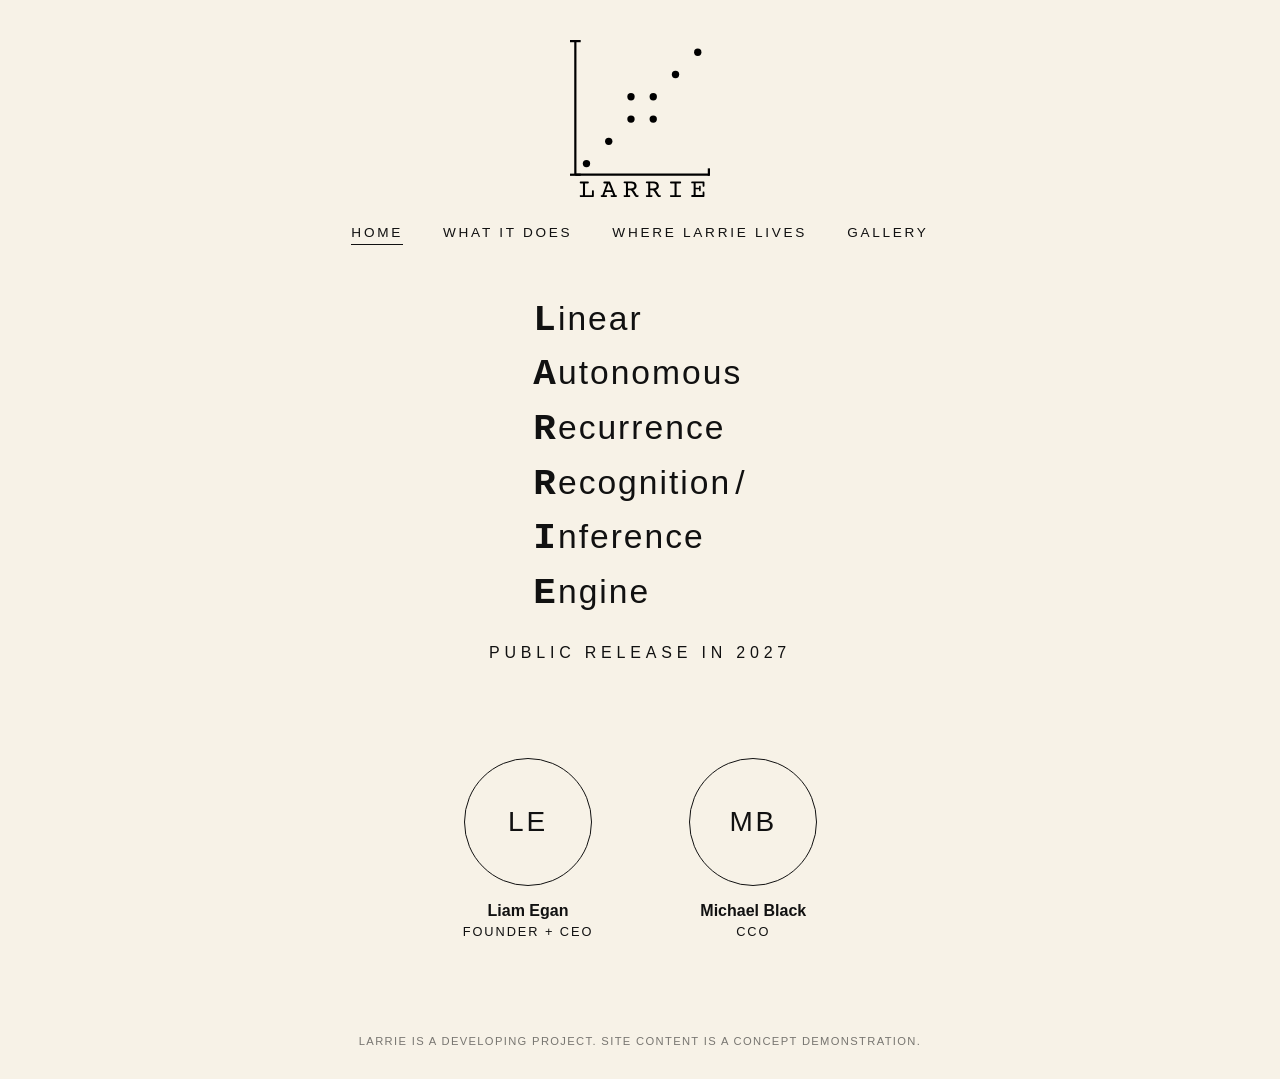
==== index.html @ f56a6980 "Changed footer text" ====
<!DOCTYPE html>
<html lang="en">
<head>
  <meta charset="UTF-8">
  <meta name="viewport" content="width=device-width, initial-scale=1.0">
  <title>LARRIE - Linear Autonomous Recurrence Recognition/Inference Engine</title>
  <meta name="description" content="LARRIE: Linear Autonomous Recurrence Recognition/Inference Engine. Public release in 2027.">
  <link rel="icon" type="image/svg+xml" href="assets/larrie-logo.svg">
  <link rel="stylesheet" href="css/style.css">
</head>
<body>

  <header>
    <img class="logo" src="assets/larrie-logo.svg" alt="LARRIE logo">
    <nav>
      <a href="index.html" class="active">Home</a>
      <a href="what-it-does.html">What It Does</a>
      <a href="venues.html">Where LARRIE Lives</a>
      <a href="gallery.html">Gallery</a>
    </nav>
  </header>

  <main>
    <h1 class="tagline acrostic">
      <span class="word"><b>L</b>inear</span>
      <span class="word"><b>A</b>utonomous</span>
      <span class="word"><b>R</b>ecurrence</span>
      <span class="word"><b>R</b>ecognition&#8202;/</span>
      <span class="word"><b>I</b>nference</span>
      <span class="word"><b>E</b>ngine</span>
    </h1>
    <p class="coming">Public release in 2027</p>
  </main>

  <section class="founders">
    <div class="founder">
      <!-- To use a real photo, replace the div below with:
           <img class="founder-photo" src="assets/liam.jpg" alt="Liam Egan"> -->
      <div class="founder-photo" aria-hidden="true">LE</div>
      <div>
        <p class="founder-name">Liam Egan</p>
        <p class="founder-role">Founder + CEO</p>
      </div>
    </div>
    <div class="founder">
      <!-- To use a real photo, replace the div below with:
           <img class="founder-photo" src="assets/michael.jpg" alt="Michael Black"> -->
      <div class="founder-photo" aria-hidden="true">MB</div>
      <div>
        <p class="founder-name">Michael Black</p>
        <p class="founder-role">CCO</p>
      </div>
    </div>
  </section>

  <footer>LARRIE is a developing project. Site content is a concept demonstration.</footer>

</body>
</html>
---- css/style.css ----
/* LARRIE: minimal cream/black */

:root {
  --cream: #f7f2e7;
  --ink: #111111;
}

* {
  margin: 0;
  padding: 0;
  box-sizing: border-box;
}

html {
  height: 100%;
}

body {
  min-height: 100%;
  display: flex;
  flex-direction: column;
  background: var(--cream);
  color: var(--ink);
  font-family: "Helvetica Neue", Helvetica, Arial, sans-serif;
  -webkit-font-smoothing: antialiased;
  text-align: center;
}

header {
  padding: 2.5rem 1.5rem 0;
}

.logo {
  display: block;
  margin: 0 auto;
  width: clamp(90px, 18vw, 140px);
  height: auto;
}

nav {
  margin-top: 1.75rem;
  display: flex;
  justify-content: center;
  flex-wrap: wrap;
  gap: 1rem 2.5rem;
}

nav a {
  color: var(--ink);
  text-decoration: none;
  font-size: 0.85rem;
  letter-spacing: 0.2em;
  text-transform: uppercase;
  padding-bottom: 0.25rem;
  border-bottom: 1px solid transparent;
}

nav a:hover,
nav a.active {
  border-bottom-color: var(--ink);
}

main {
  flex: 1;
  display: flex;
  flex-direction: column;
  align-items: center;
  justify-content: center;
  padding: 3rem 1.5rem;
  gap: 1.5rem;
}

.tagline {
  font-size: clamp(1.1rem, 3.5vw, 1.75rem);
  font-weight: 400;
  letter-spacing: 0.04em;
  max-width: 34ch;
  line-height: 1.4;
}

.acrostic {
  display: inline-flex;
  flex-direction: column;
  align-items: flex-start;
  text-align: left;
  font-size: clamp(1.4rem, 5vw, 2.1rem);
  line-height: 1.45;
  letter-spacing: 0.06em;
}

.acrostic b {
  font-family: "Courier New", Courier, monospace;
  font-weight: 700;
  font-size: 1.12em;
}

.coming {
  font-size: clamp(0.8rem, 2.5vw, 1rem);
  letter-spacing: 0.3em;
  text-transform: uppercase;
}

/* Founders */

.founders {
  padding: 3rem 1.5rem 4rem;
  display: flex;
  justify-content: center;
  gap: clamp(3rem, 10vw, 6rem);
  flex-wrap: wrap;
}

.founder {
  display: flex;
  flex-direction: column;
  align-items: center;
  gap: 1rem;
}

.founder-photo {
  width: clamp(96px, 20vw, 128px);
  height: clamp(96px, 20vw, 128px);
  border-radius: 50%;
  border: 1px solid var(--ink);
  object-fit: cover;
  display: flex;
  align-items: center;
  justify-content: center;
  font-size: 1.75rem;
  letter-spacing: 0.1em;
}

.founder-name {
  font-size: 1rem;
  font-weight: 600;
}

.founder-role {
  font-size: 0.8rem;
  letter-spacing: 0.15em;
  text-transform: uppercase;
  margin-top: 0.25rem;
}

@media (max-width: 540px) {
  .founders {
    flex-direction: column;
    align-items: center;
    gap: 2.5rem;
  }
}

/* What It Does */

.prose {
  max-width: 58ch;
  text-align: left;
  font-size: clamp(1rem, 2.5vw, 1.1rem);
  line-height: 1.7;
}

.prose p + p {
  margin-top: 1.25rem;
}

/* Gallery */

.gallery {
  width: 100%;
  max-width: 960px;
  display: grid;
  grid-template-columns: 1fr;
  gap: 2.5rem;
}

.video {
  position: relative;
  width: 100%;
  aspect-ratio: 16 / 9;
  border: 1px solid var(--ink);
}

.video iframe {
  position: absolute;
  inset: 0;
  width: 100%;
  height: 100%;
  border: 0;
}

.video-placeholder {
  display: flex;
  align-items: center;
  justify-content: center;
  height: 100%;
  font-size: 0.85rem;
  letter-spacing: 0.2em;
  text-transform: uppercase;
}

@media (min-width: 700px) {
  .gallery.multi {
    grid-template-columns: 1fr 1fr;
  }
}

/* Where LARRIE Lives */

.venue-list {
  list-style: none;
  display: flex;
  flex-direction: column;
  gap: 1.75rem;
  font-size: clamp(1rem, 2.8vw, 1.2rem);
  font-weight: 600;
  letter-spacing: 0.08em;
}

.venue-city {
  font-weight: 400;
  font-size: 0.75em;
  letter-spacing: 0.2em;
  text-transform: uppercase;
}

.venue-city::before {
  content: "\00b7\00a0\00a0";
}

.venue-section + .venue-section {
  margin-top: 4.5rem;
}

.section-label {
  display: flex;
  align-items: center;
  justify-content: center;
  gap: 1.25rem;
  font-family: "Courier New", Courier, monospace;
  font-size: 0.95rem;
  font-weight: 700;
  letter-spacing: 0.35em;
  text-transform: uppercase;
  white-space: nowrap;
  margin-bottom: 3.5rem;
}

.section-label::before,
.section-label::after {
  content: "";
  height: 1px;
  width: clamp(1.5rem, 6vw, 3.5rem);
  background: var(--ink);
  flex-shrink: 0;
}

.venue-columns {
  display: flex;
  flex-wrap: wrap;
  justify-content: center;
  gap: 3rem 5rem;
}

.region-label {
  font-family: "Courier New", Courier, monospace;
  font-size: 0.8rem;
  font-weight: 700;
  letter-spacing: 0.35em;
  text-transform: uppercase;
  margin-bottom: 2.25rem;
}

.region-label::before {
  content: "\00b7\00a0\00a0";
}

.region-label::after {
  content: "\00a0\00a0\00b7";
}

.venue-list.compact {
  gap: 0.9rem;
  font-size: 1rem;
}

footer {
  padding: 2rem 1.5rem;
  font-size: 0.7rem;
  letter-spacing: 0.12em;
  text-transform: uppercase;
  opacity: 0.55;
}
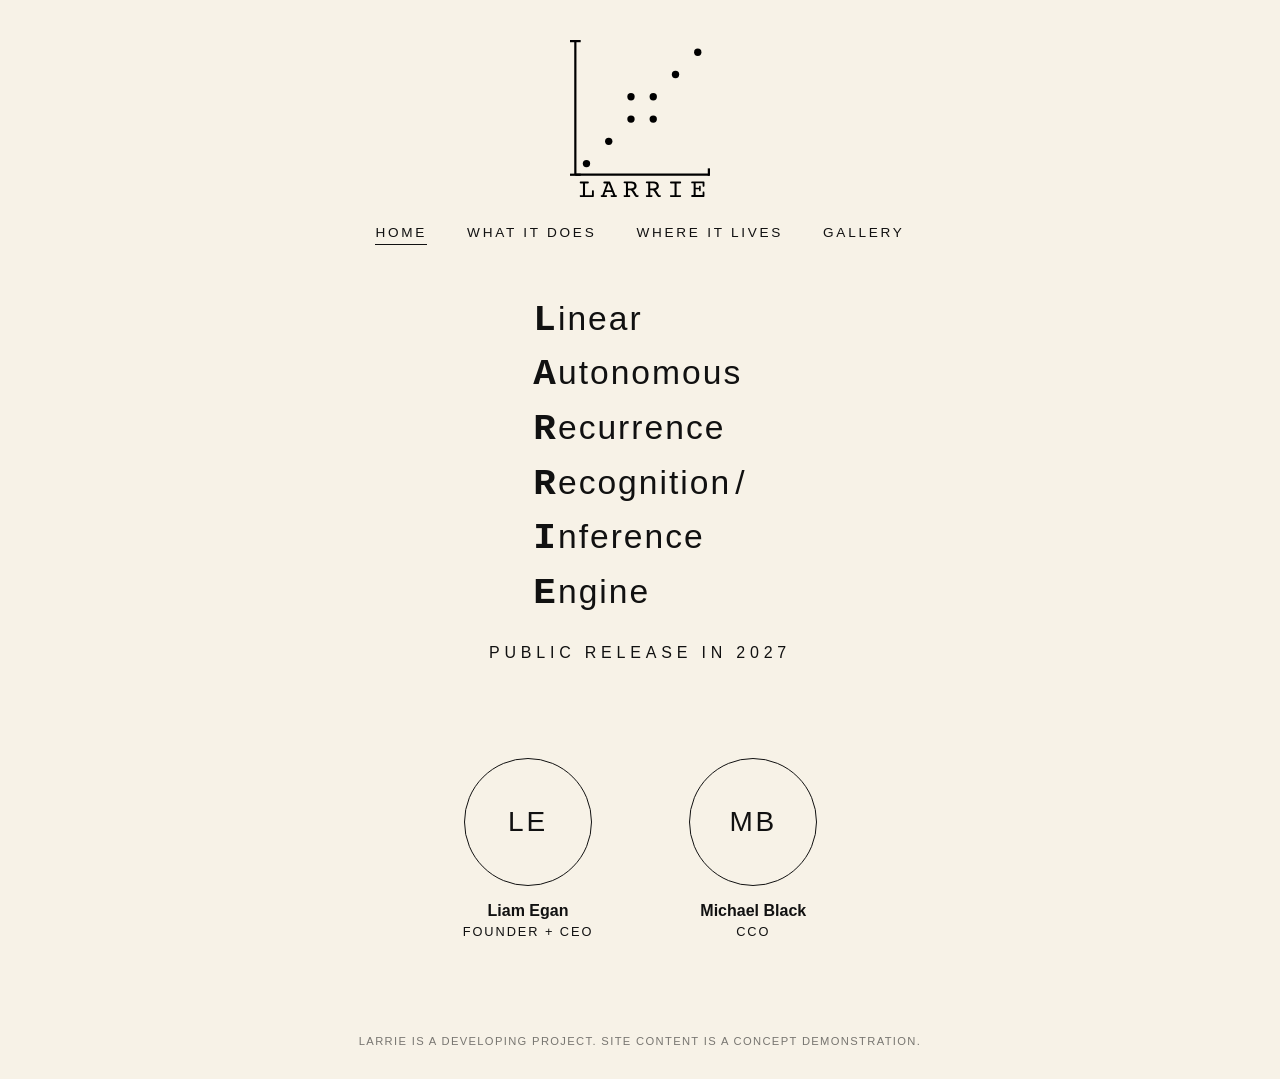
==== commit 1be98a3a: "changed tab names" ====
--- a/index.html
+++ b/index.html
@@ -15,7 +15,7 @@
     <nav>
       <a href="index.html" class="active">Home</a>
       <a href="what-it-does.html">What It Does</a>
-      <a href="venues.html">Where LARRIE Lives</a>
+      <a href="venues.html">Where it Lives</a>
       <a href="gallery.html">Gallery</a>
     </nav>
   </header>
--- a/css/style.css
+++ b/css/style.css
@@ -204,7 +204,7 @@
   }
 }
 
-/* Where LARRIE Lives */
+/* Where it Lives */
 
 .venue-list {
   list-style: none;
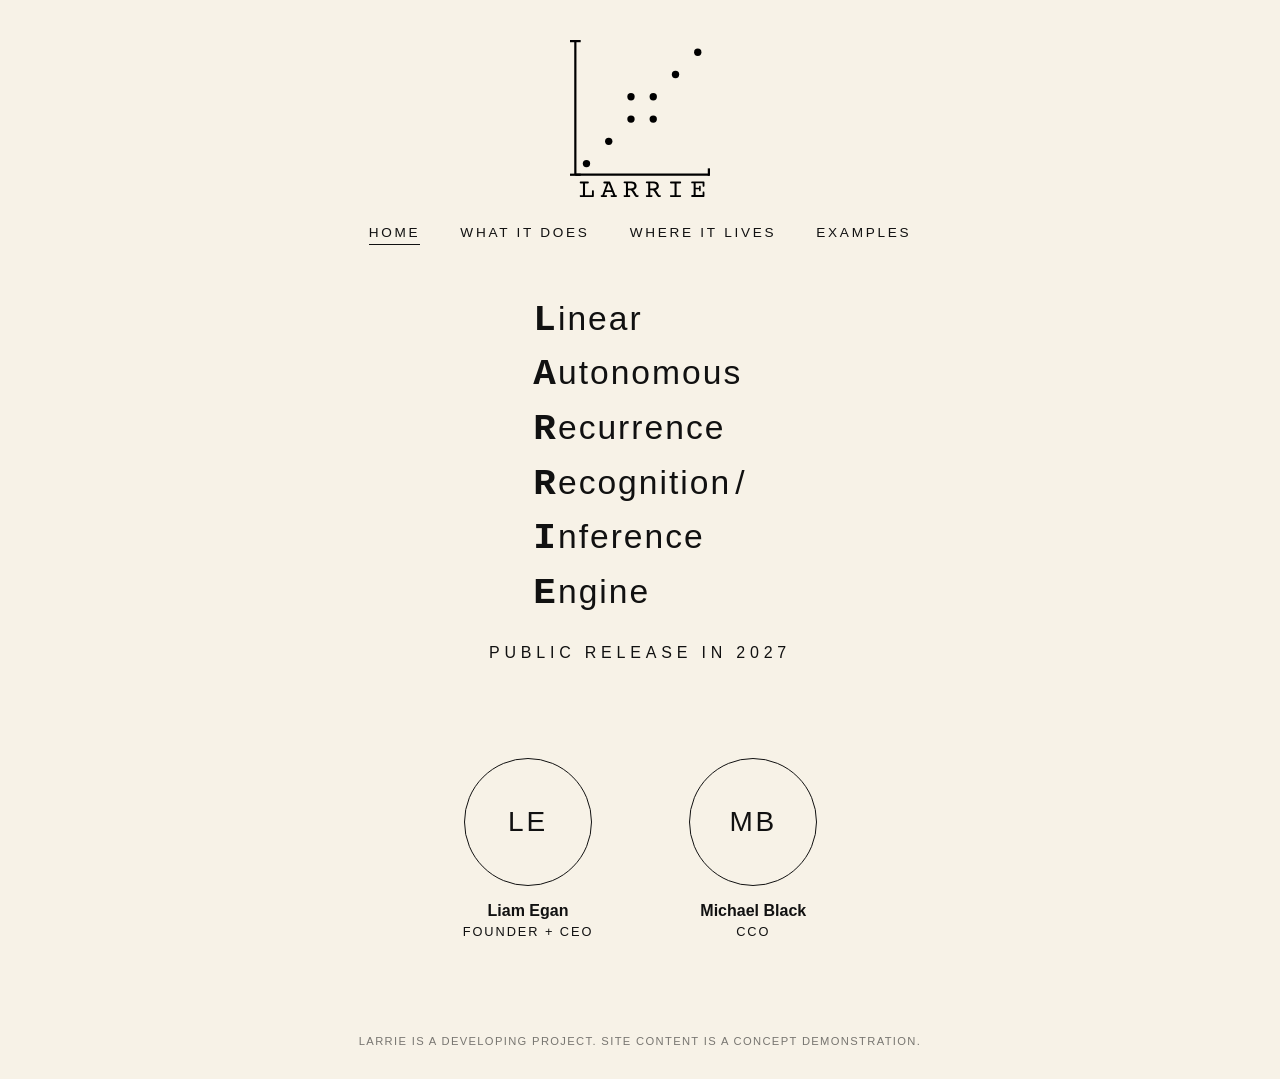
==== commit faed94d6: "Rename Gallery tab and page to Examples Co-Authored-By: Claude Fable 5 <noreply@anthropic.com>" ====
--- a/index.html
+++ b/index.html
@@ -16,7 +16,7 @@
       <a href="index.html" class="active">Home</a>
       <a href="what-it-does.html">What It Does</a>
       <a href="venues.html">Where it Lives</a>
-      <a href="gallery.html">Gallery</a>
+      <a href="examples.html">Examples</a>
     </nav>
   </header>
 
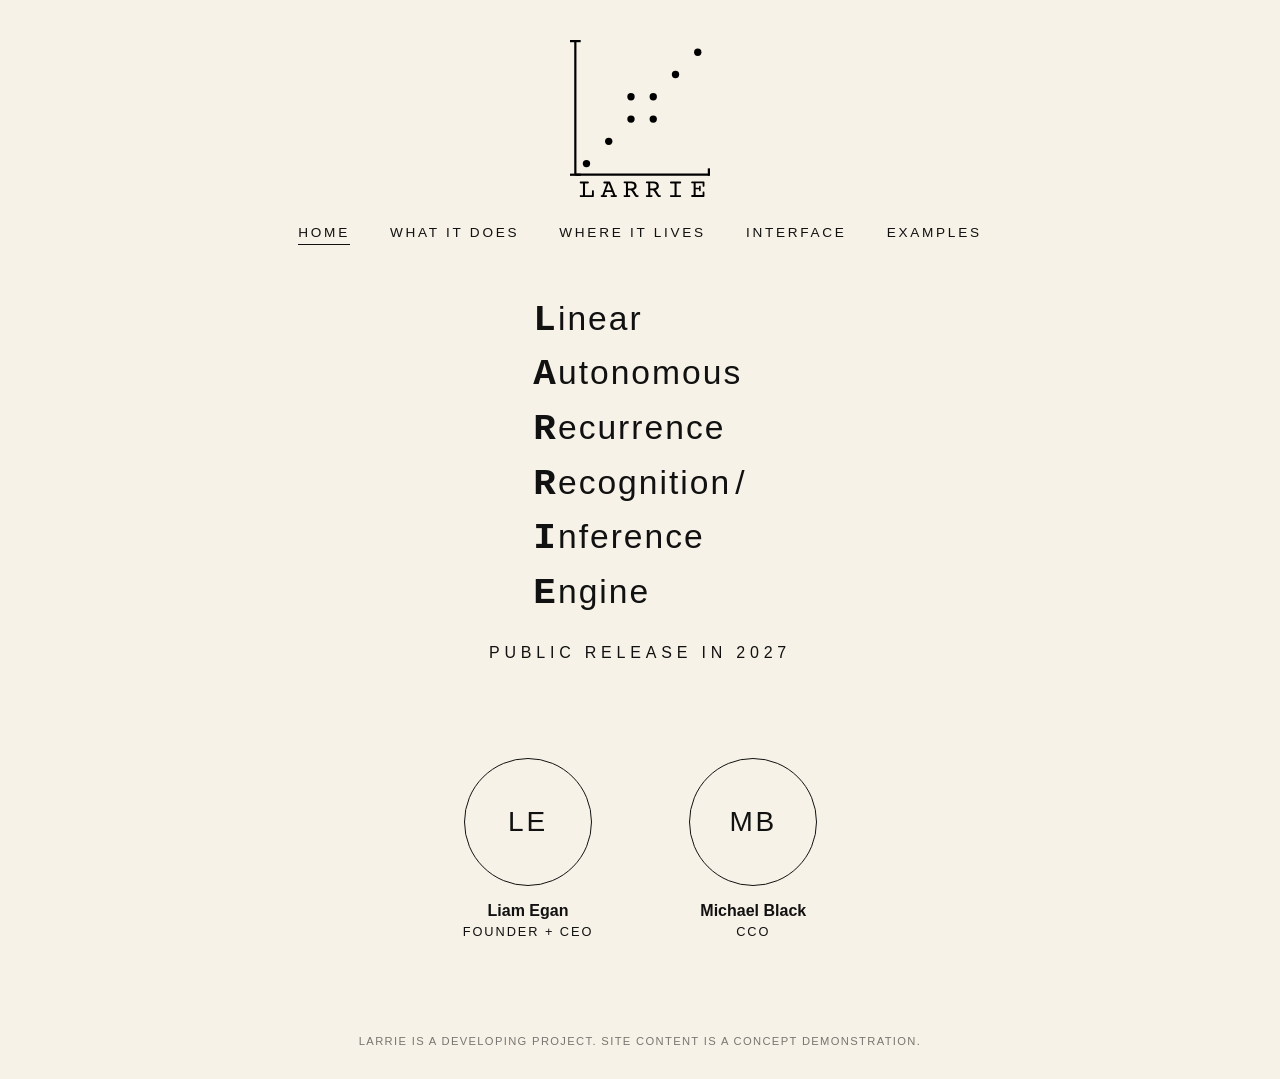
==== commit 4088ad79: "Add Interface page with app screenshots and offline-first note Co-Authored-By: Claude Fable 5 <norep" ====
--- a/index.html
+++ b/index.html
@@ -16,6 +16,7 @@
       <a href="index.html" class="active">Home</a>
       <a href="what-it-does.html">What It Does</a>
       <a href="venues.html">Where it Lives</a>
+      <a href="interface.html">Interface</a>
       <a href="examples.html">Examples</a>
     </nav>
   </header>
--- a/css/style.css
+++ b/css/style.css
@@ -180,12 +180,18 @@
   border: 1px solid var(--ink);
 }
 
-.video iframe {
+.video iframe,
+.video video {
   position: absolute;
   inset: 0;
   width: 100%;
   height: 100%;
   border: 0;
+}
+
+.video video {
+  background: #000;
+  object-fit: contain;
 }
 
 .video-placeholder {
@@ -225,6 +231,14 @@
 
 .venue-city::before {
   content: "\00b7\00a0\00a0";
+}
+
+.venues-intro {
+  max-width: 44ch;
+  font-size: clamp(0.95rem, 2.5vw, 1.05rem);
+  letter-spacing: 0.05em;
+  line-height: 1.6;
+  margin-bottom: 3.5rem;
 }
 
 .venue-section + .venue-section {
@@ -283,6 +297,34 @@
   font-size: 1rem;
 }
 
+/* Interface */
+
+.shots {
+  width: 100%;
+  max-width: 960px;
+  display: flex;
+  flex-direction: column;
+  gap: 3.5rem;
+}
+
+.shot {
+  margin: 0;
+}
+
+.shot figcaption {
+  font-size: 0.95rem;
+  font-weight: 600;
+  letter-spacing: 0.08em;
+  margin-bottom: 0.75rem;
+}
+
+.shot img {
+  display: block;
+  width: 100%;
+  height: auto;
+  border: 1px solid var(--ink);
+}
+
 footer {
   padding: 2rem 1.5rem;
   font-size: 0.7rem;
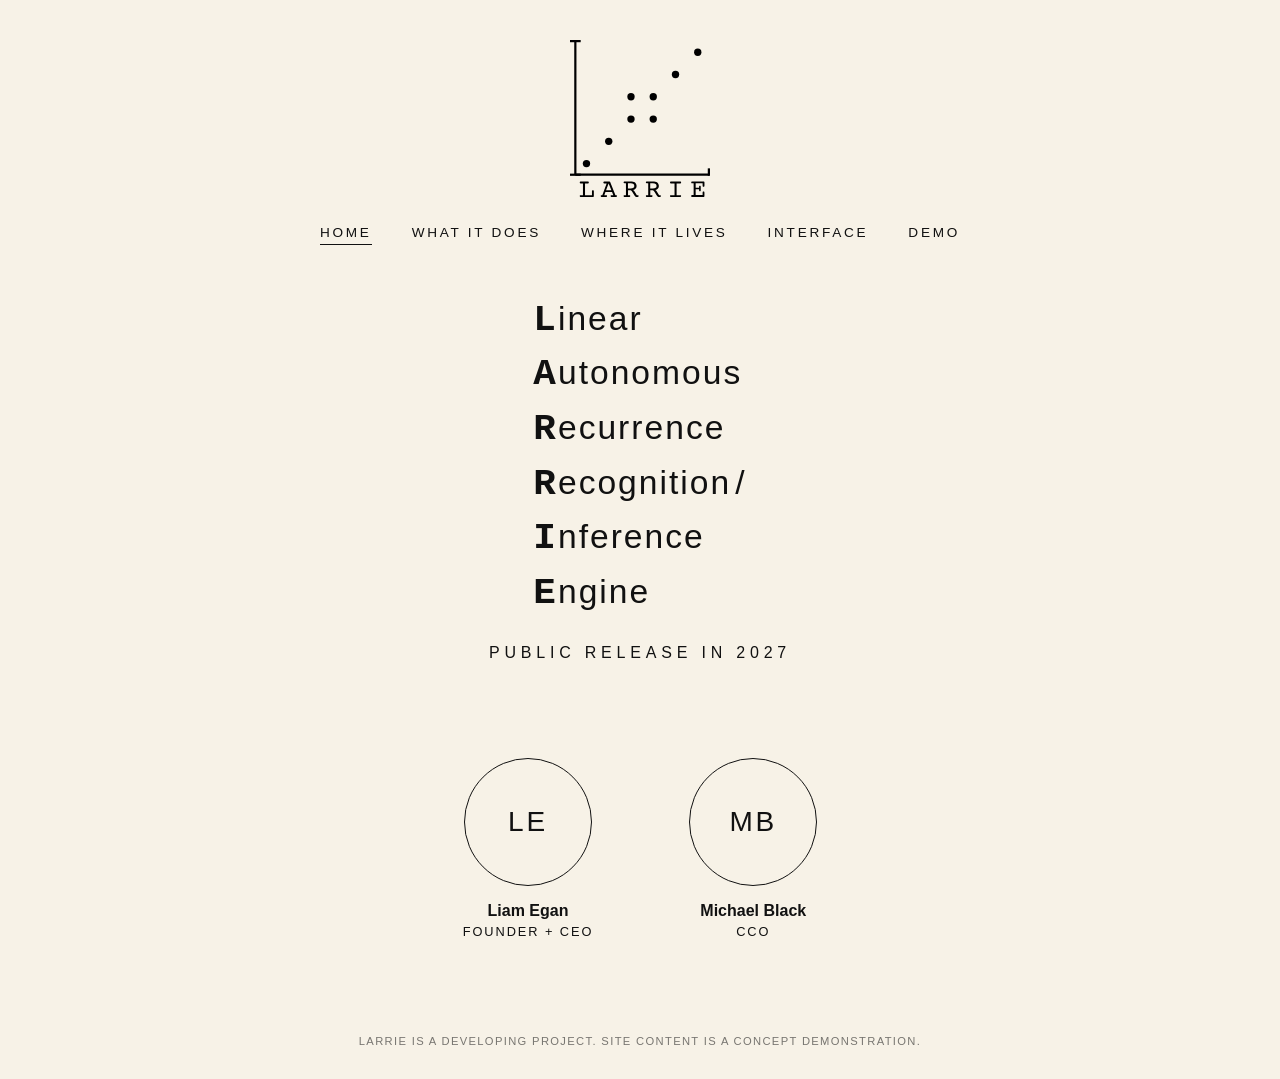
==== commit 3566b3fb: "Rename Examples page to Demo Co-Authored-By: Claude Fable 5 <noreply@anthropic.com>" ====
--- a/index.html
+++ b/index.html
@@ -17,7 +17,7 @@
       <a href="what-it-does.html">What It Does</a>
       <a href="venues.html">Where it Lives</a>
       <a href="interface.html">Interface</a>
-      <a href="examples.html">Examples</a>
+      <a href="demo.html">Demo</a>
     </nav>
   </header>
 
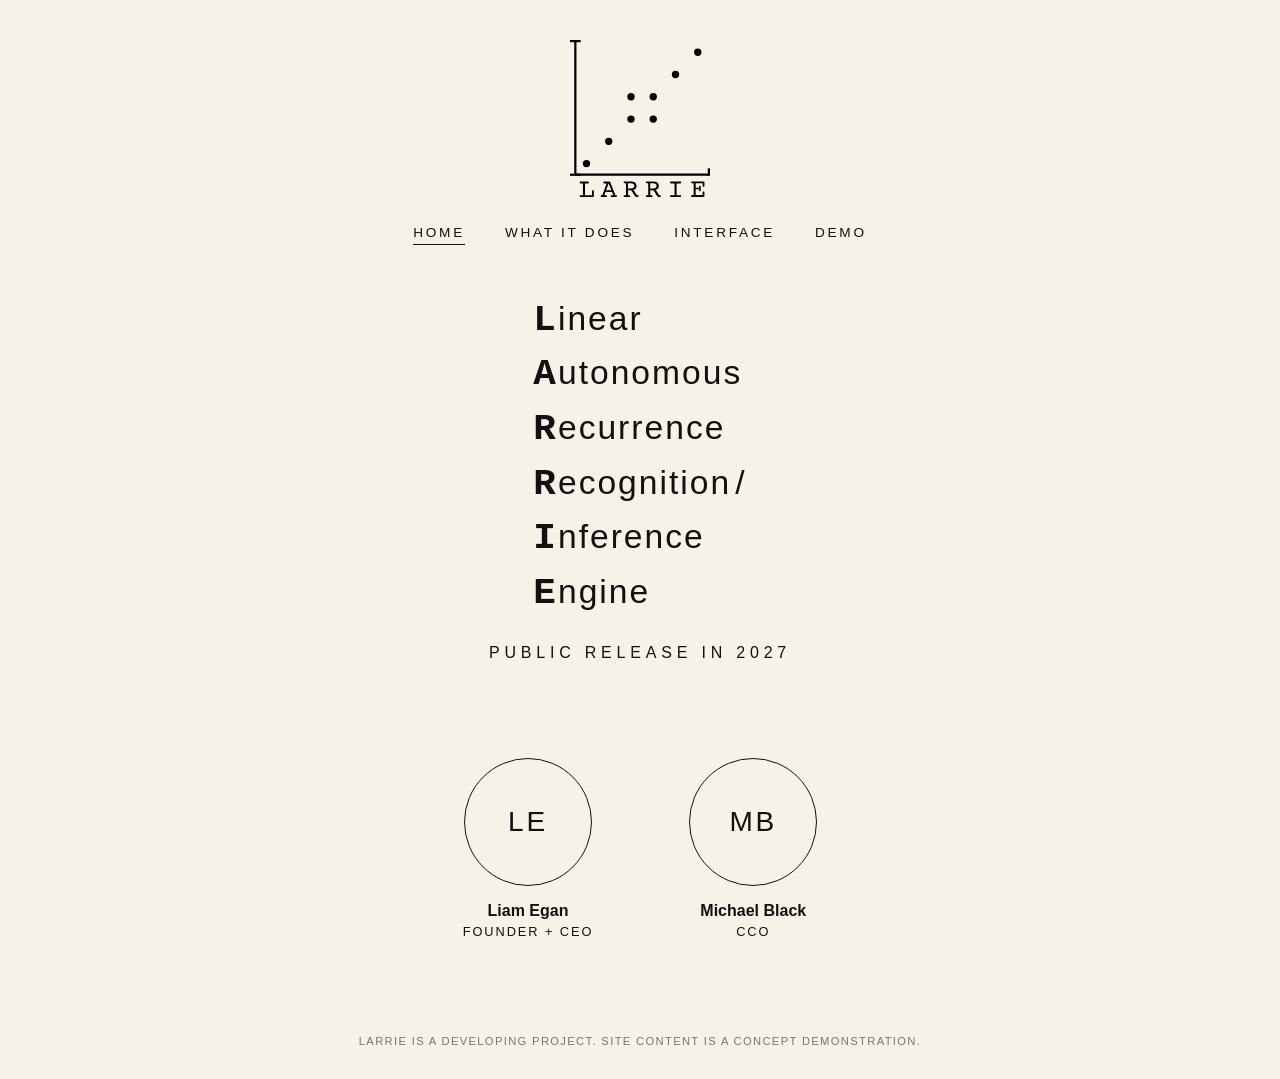
==== commit e4ee8bda: "Remove Where it Lives page for now Replace venue list with a general line on the What It Does page. " ====
--- a/index.html
+++ b/index.html
@@ -15,7 +15,6 @@
     <nav>
       <a href="index.html" class="active">Home</a>
       <a href="what-it-does.html">What It Does</a>
-      <a href="venues.html">Where it Lives</a>
       <a href="interface.html">Interface</a>
       <a href="demo.html">Demo</a>
     </nav>
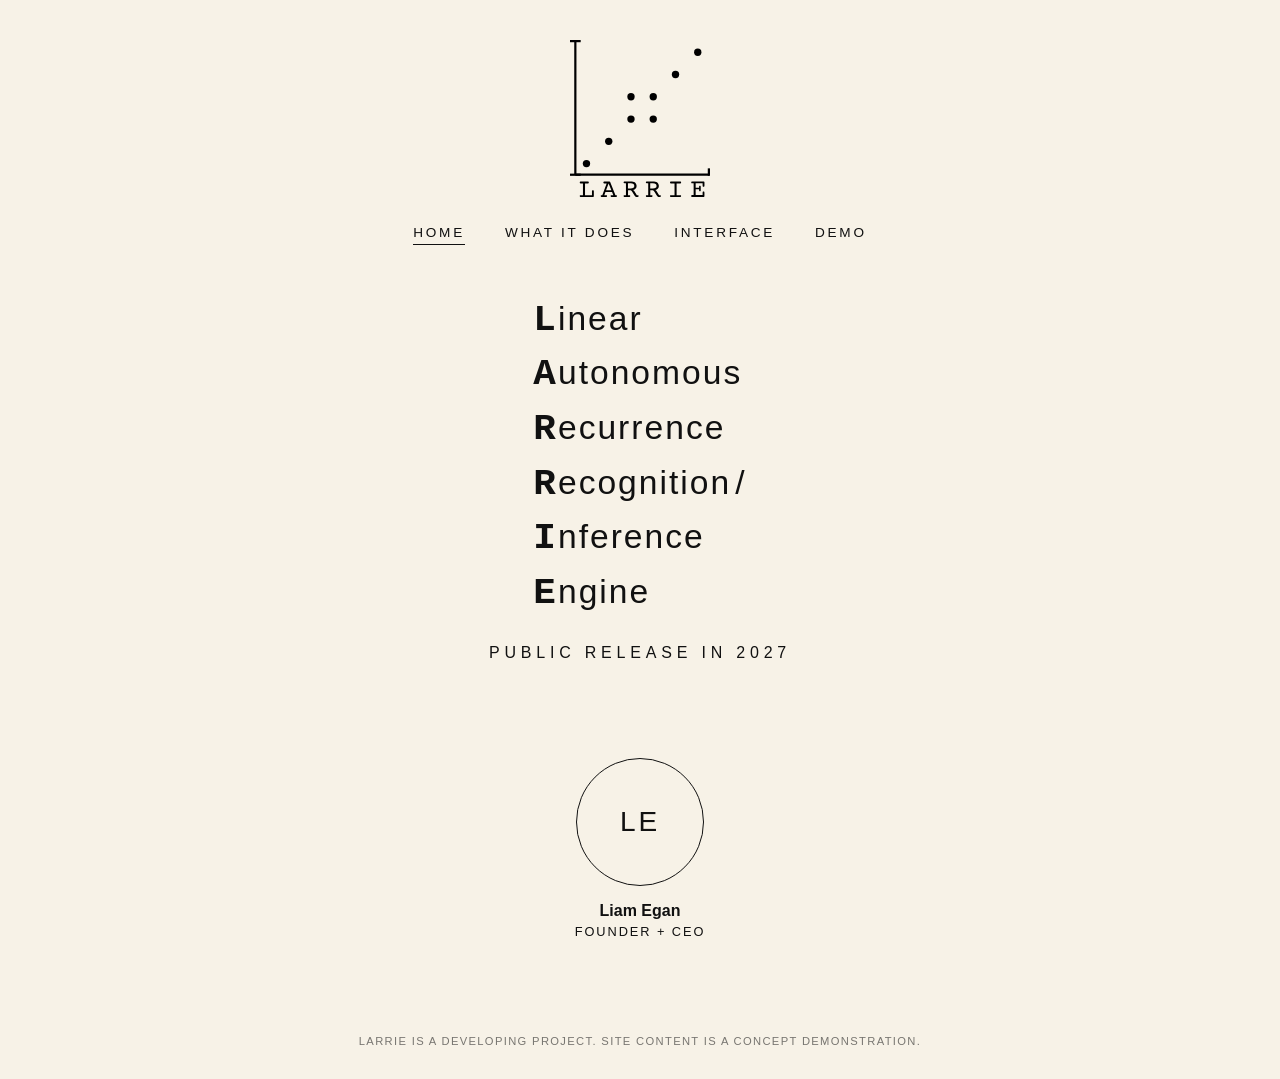
==== commit d2e61718: "Remove CCO from founders section Co-Authored-By: Claude Opus 5.5 <noreply@anthropic.com>" ====
--- a/index.html
+++ b/index.html
@@ -42,15 +42,6 @@
         <p class="founder-role">Founder + CEO</p>
       </div>
     </div>
-    <div class="founder">
-      <!-- To use a real photo, replace the div below with:
-           <img class="founder-photo" src="assets/michael.jpg" alt="Michael Black"> -->
-      <div class="founder-photo" aria-hidden="true">MB</div>
-      <div>
-        <p class="founder-name">Michael Black</p>
-        <p class="founder-role">CCO</p>
-      </div>
-    </div>
   </section>
 
   <footer>LARRIE is a developing project. Site content is a concept demonstration.</footer>
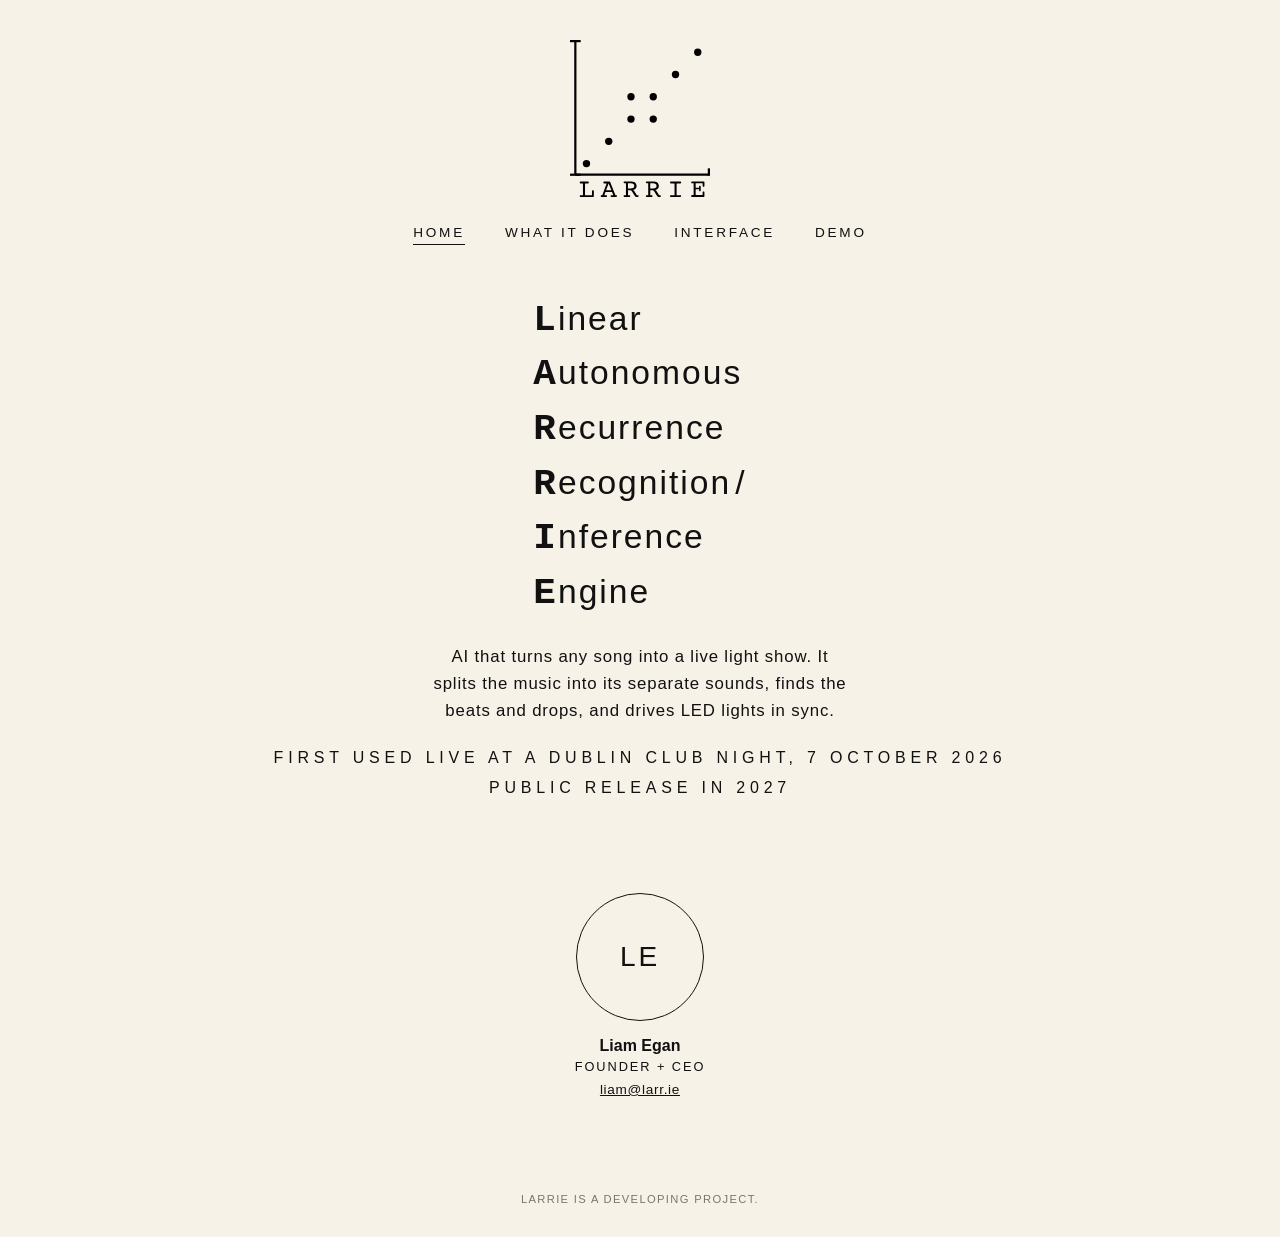
==== commit 253deef4: "Say what LARRIE does and note the first club night on the home page Add a one-line description, "Fir" ====
--- a/index.html
+++ b/index.html
@@ -4,7 +4,7 @@
   <meta charset="UTF-8">
   <meta name="viewport" content="width=device-width, initial-scale=1.0">
   <title>LARRIE - Linear Autonomous Recurrence Recognition/Inference Engine</title>
-  <meta name="description" content="LARRIE: Linear Autonomous Recurrence Recognition/Inference Engine. Public release in 2027.">
+  <meta name="description" content="LARRIE: AI that turns any song into a live light show. First used live at a Dublin club night on 7 October 2026. Public release in 2027.">
   <link rel="icon" type="image/svg+xml" href="assets/larrie-logo.svg">
   <link rel="stylesheet" href="css/style.css">
 </head>
@@ -29,6 +29,9 @@
       <span class="word"><b>I</b>nference</span>
       <span class="word"><b>E</b>ngine</span>
     </h1>
+    <p class="summary">AI that turns any song into a live light show. It splits the music into
+    its separate sounds, finds the beats and drops, and drives LED lights in sync.</p>
+    <p class="coming">First used live at a Dublin club night, 7&nbsp;October&nbsp;2026</p>
     <p class="coming">Public release in 2027</p>
   </main>
 
@@ -40,11 +43,12 @@
       <div>
         <p class="founder-name">Liam Egan</p>
         <p class="founder-role">Founder + CEO</p>
+        <p class="founder-contact"><a href="mailto:liam@larr.ie">liam@larr.ie</a></p>
       </div>
     </div>
   </section>
 
-  <footer>LARRIE is a developing project. Site content is a concept demonstration.</footer>
+  <footer>LARRIE is a developing project.</footer>
 
 </body>
 </html>
--- a/css/style.css
+++ b/css/style.css
@@ -94,10 +94,22 @@
   font-size: 1.12em;
 }
 
+.summary {
+  max-width: 46ch;
+  font-size: clamp(0.95rem, 2.5vw, 1.05rem);
+  letter-spacing: 0.05em;
+  line-height: 1.6;
+  text-wrap: balance;
+}
+
 .coming {
   font-size: clamp(0.8rem, 2.5vw, 1rem);
   letter-spacing: 0.3em;
   text-transform: uppercase;
+}
+
+.coming + .coming {
+  margin-top: -0.75rem;
 }
 
 /* Founders */
@@ -140,6 +152,16 @@
   letter-spacing: 0.15em;
   text-transform: uppercase;
   margin-top: 0.25rem;
+}
+
+.founder-contact {
+  font-size: 0.85rem;
+  letter-spacing: 0.05em;
+  margin-top: 0.5rem;
+}
+
+.founder-contact a {
+  color: var(--ink);
 }
 
 @media (max-width: 540px) {
